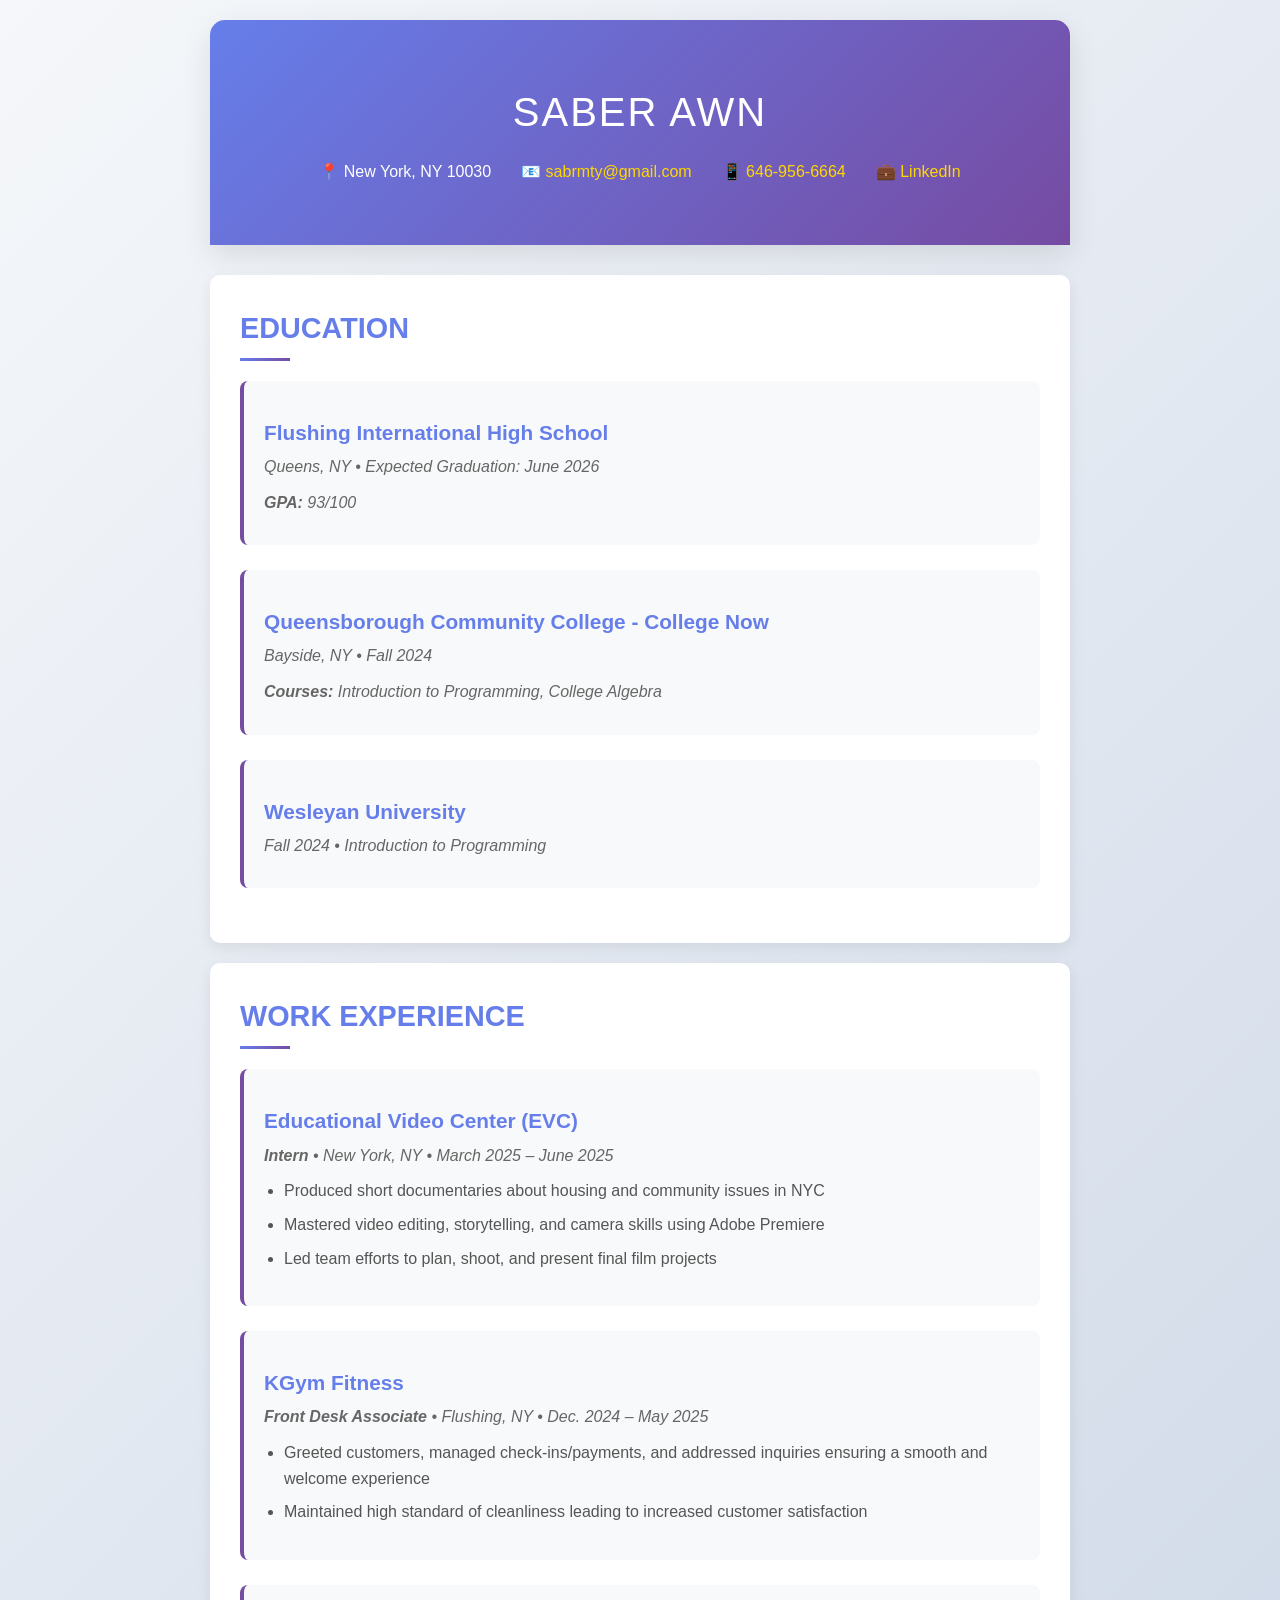
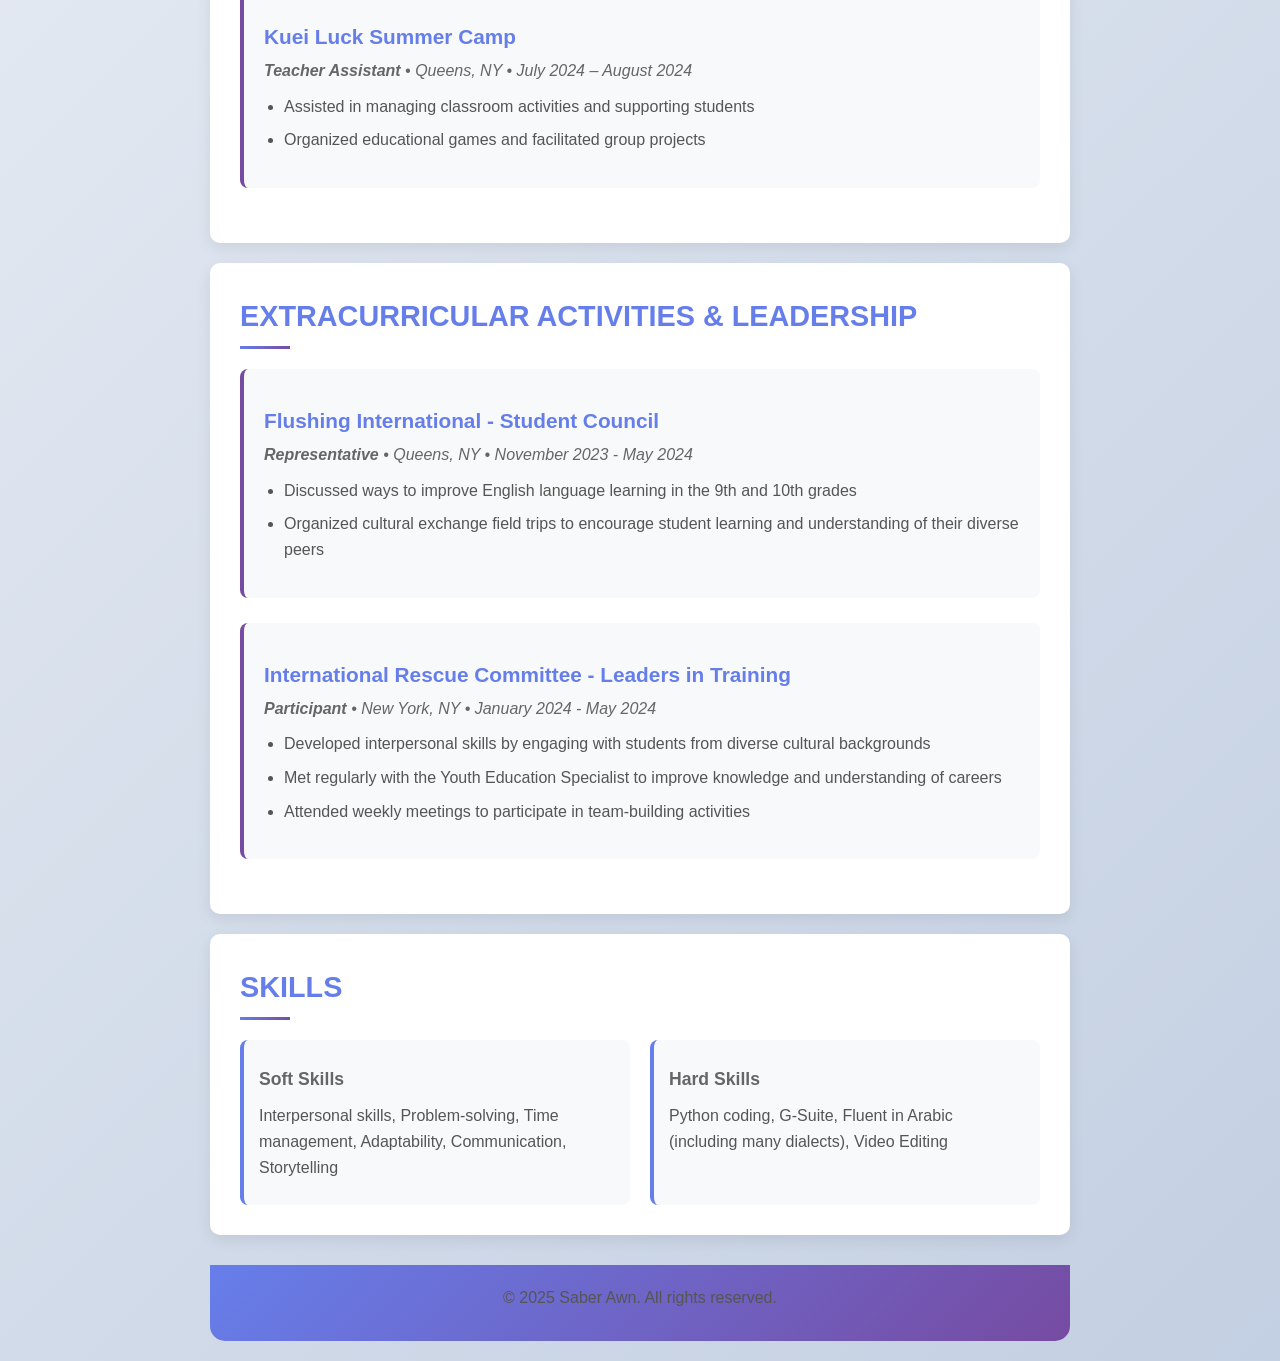
==== Resume/my_resume.html @ abc9569a "update" ====
<!DOCTYPE html>
<html lang="en">
<head>
    <meta charset="UTF-8">
    <meta name="viewport" content="width=device-width, initial-scale=1.0">
    <title>Saber Awn - Resume</title>
    <link rel="stylesheet" href="styles.css">
</head>
<body>
    <div class="container">
        <header>
            <h1>SABER AWN</h1>
            <div class="contact-info">
                <span>📍 New York, NY 10030</span>
                <span>📧 <a href="mailto:sabrmty@gmail.com">sabrmty@gmail.com</a></span>
                <span>📱 <a href="tel:646-956-6664">646-956-6664</a></span>
                <span>💼 <a href="https://www.linkedin.com/in/saber-awn-20b7562ba/">LinkedIn</a></span>
            </div>
        </header>

        <section id="education">
            <h2>EDUCATION</h2>
            <div class="experience-item">
                <h3>Flushing International High School</h3>
                <p>Queens, NY • Expected Graduation: June 2026</p>
                <p><strong>GPA:</strong> 93/100</p>
            </div>
            <div class="experience-item">
                <h3>Queensborough Community College - College Now</h3>
                <p>Bayside, NY • Fall 2024</p>
                <p><strong>Courses:</strong> Introduction to Programming, College Algebra</p>
            </div>
            <div class="experience-item">
                <h3>Wesleyan University</h3>
                <p>Fall 2024 • Introduction to Programming</p>
            </div>
        </section>

        <section id="experience">
            <h2>WORK EXPERIENCE</h2>
            
            <div class="experience-item">
                <h3>Educational Video Center (EVC)</h3>
                <p><strong>Intern</strong> • New York, NY • March 2025 – June 2025</p>
                <ul>
                    <li>Produced short documentaries about housing and community issues in NYC</li>
                    <li>Mastered video editing, storytelling, and camera skills using Adobe Premiere</li>
                    <li>Led team efforts to plan, shoot, and present final film projects</li>
                </ul>
            </div>

            <div class="experience-item">
                <h3>KGym Fitness</h3>
                <p><strong>Front Desk Associate</strong> • Flushing, NY • Dec. 2024 – May 2025</p>
                <ul>
                    <li>Greeted customers, managed check-ins/payments, and addressed inquiries ensuring a smooth and welcome experience</li>
                    <li>Maintained high standard of cleanliness leading to increased customer satisfaction</li>
                </ul>
            </div>

            <div class="experience-item">
                <h3>Kuei Luck Summer Camp</h3>
                <p><strong>Teacher Assistant</strong> • Queens, NY • July 2024 – August 2024</p>
                <ul>
                    <li>Assisted in managing classroom activities and supporting students</li>
                    <li>Organized educational games and facilitated group projects</li>
                </ul>
            </div>
        </section>

        <section id="leadership">
            <h2>EXTRACURRICULAR ACTIVITIES & LEADERSHIP</h2>
            
            <div class="experience-item">
                <h3>Flushing International - Student Council</h3>
                <p><strong>Representative</strong> • Queens, NY • November 2023 - May 2024</p>
                <ul>
                    <li>Discussed ways to improve English language learning in the 9th and 10th grades</li>
                    <li>Organized cultural exchange field trips to encourage student learning and understanding of their diverse peers</li>
                </ul>
            </div>

            <div class="experience-item">
                <h3>International Rescue Committee - Leaders in Training</h3>
                <p><strong>Participant</strong> • New York, NY • January 2024 - May 2024</p>
                <ul>
                    <li>Developed interpersonal skills by engaging with students from diverse cultural backgrounds</li>
                    <li>Met regularly with the Youth Education Specialist to improve knowledge and understanding of careers</li>
                    <li>Attended weekly meetings to participate in team-building activities</li>
                </ul>
            </div>
        </section>

        <section id="skills">
            <h2>SKILLS</h2>
            <div class="skills-grid">
                <div class="skill-category">
                    <h4>Soft Skills</h4>
                    <p>Interpersonal skills, Problem-solving, Time management, Adaptability, Communication, Storytelling</p>
                </div>
                <div class="skill-category">
                    <h4>Hard Skills</h4>
                    <p>Python coding, G-Suite, Fluent in Arabic (including many dialects), Video Editing</p>
                </div>
            </div>
        </section>

        <footer>
            <p>&copy; 2025 Saber Awn. All rights reserved.</p>
        </footer>
    </div>
</body>
</html>
---- Resume/styles.css ----
/* Reset and Base Styles */
* {
    margin: 0;
    padding: 0;
    box-sizing: border-box;
}

body {
    font-family: 'Segoe UI', Tahoma, Geneva, Verdana, sans-serif;
    line-height: 1.6;
    color: #333;
    background: linear-gradient(135deg, #f5f7fa 0%, #c3cfe2 100%);
    min-height: 100vh;
}

/* Container and Layout */
.container {
    max-width: 900px;
    margin: 0 auto;
    padding: 20px;
}

/* Header Styles */
header {
    background: linear-gradient(135deg, #667eea 0%, #764ba2 100%);
    color: white;
    padding: 60px 40px;
    text-align: center;
    border-radius: 15px 15px 0 0;
    box-shadow: 0 10px 30px rgba(0, 0, 0, 0.1);
    margin-bottom: 30px;
}

header h1 {
    font-size: 2.5em;
    margin-bottom: 10px;
    font-weight: 300;
    letter-spacing: 2px;
}

header p {
    font-size: 1.1em;
    opacity: 0.9;
}

header a {
    color: #ffd700;
    text-decoration: none;
    transition: color 0.3s ease;
}

header a:hover {
    color: #fff;
}

/* Section Styles */
section {
    background: white;
    margin: 20px 0;
    padding: 30px;
    border-radius: 10px;
    box-shadow: 0 5px 15px rgba(0, 0, 0, 0.08);
    transition: transform 0.3s ease;
}

section:hover {
    transform: translateY(-2px);
}

h2 {
    color: #667eea;
    font-size: 1.8em;
    margin-bottom: 20px;
    position: relative;
    padding-bottom: 10px;
}

h2::after {
    content: '';
    position: absolute;
    bottom: 0;
    left: 0;
    width: 50px;
    height: 3px;
    background: linear-gradient(135deg, #667eea 0%, #764ba2 100%);
}

h3 {
    color: #444;
    font-size: 1.3em;
    margin: 15px 0 10px 0;
}

h4 {
    color: #666;
    font-size: 1.1em;
    margin: 10px 0;
}

/* Typography */
p {
    margin-bottom: 10px;
    color: #555;
}

ul {
    margin-left: 20px;
    margin-bottom: 15px;
}

li {
    margin-bottom: 8px;
    color: #555;
}

/* Contact Section */
.contact-info {
    display: flex;
    justify-content: center;
    gap: 30px;
    flex-wrap: wrap;
    margin-top: 15px;
}

.contact-info a {
    color: #ffd700;
    text-decoration: none;
    transition: all 0.3s ease;
}

.contact-info a:hover {
    color: #fff;
    text-decoration: underline;
}

/* Skills Section */
.skills-grid {
    display: grid;
    grid-template-columns: 1fr 1fr;
    gap: 20px;
    margin-top: 15px;
}

.skill-category {
    background: #f8f9fa;
    padding: 15px;
    border-radius: 8px;
    border-left: 4px solid #667eea;
}

/* Experience Section */
.experience-item {
    margin-bottom: 25px;
    padding: 20px;
    background: #f8f9fa;
    border-radius: 8px;
    border-left: 4px solid #764ba2;
}

.experience-item h3 {
    color: #667eea;
    margin-bottom: 5px;
}

.experience-item p {
    color: #666;
    font-style: italic;
    margin-bottom: 10px;
}

/* Footer */
footer {
    background: linear-gradient(135deg, #667eea 0%, #764ba2 100%);
    color: white;
    text-align: center;
    padding: 20px;
    border-radius: 0 0 15px 15px;
    margin-top: 30px;
}

/* Responsive Design */
@media (max-width: 768px) {
    .container {
        padding: 10px;
    }
    
    header {
        padding: 40px 20px;
    }
    
    header h1 {
        font-size: 2em;
    }
    
    .skills-grid {
        grid-template-columns: 1fr;
    }
    
    .contact-info {
        flex-direction: column;
        gap: 10px;
    }
}

@media (max-width: 480px) {
    header h1 {
        font-size: 1.5em;
    }
    
    section {
        padding: 20px;
    }
}

/* Print Styles */
@media print {
    body {
        background: white;
    }
    
    section {
        box-shadow: none;
        border: 1px solid #ddd;
        page-break-inside: avoid;
    }
    
    header {
        background: #667eea;
        -webkit-print-color-adjust: exact;
    }
}

/* Animation */
@keyframes fadeInUp {
    from {
        opacity: 0;
        transform: translateY(30px);
    }
    to {
        opacity: 1;
        transform: translateY(0);
    }
}

section {
    animation: fadeInUp 0.6s ease forwards;
}

section:nth-child(2) { animation-delay: 0.1s; }
section:nth-child(3) { animation-delay: 0.2s; }
section:nth-child(4) { animation-delay: 0.3s; }
section:nth-child(5) { animation-delay: 0.4s; }
section:nth-child(6) { animation-delay: 0.5s; }
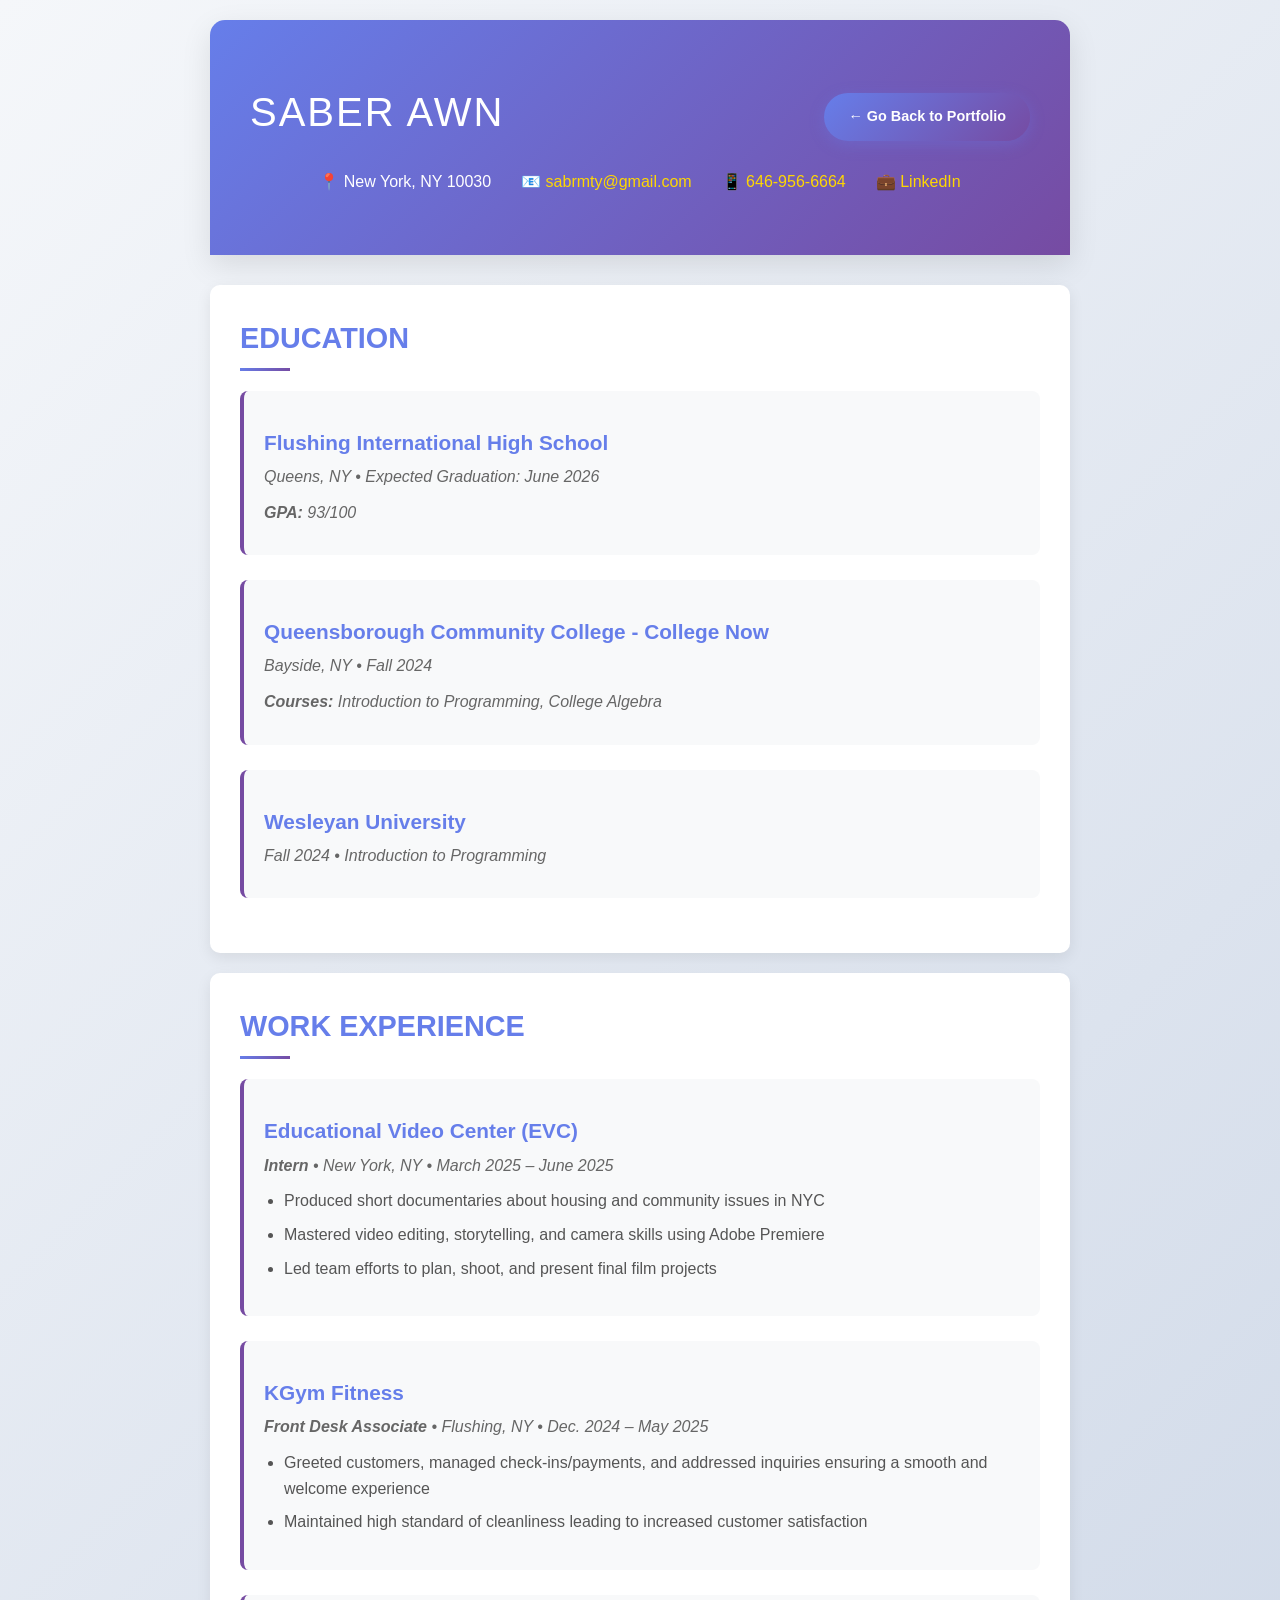
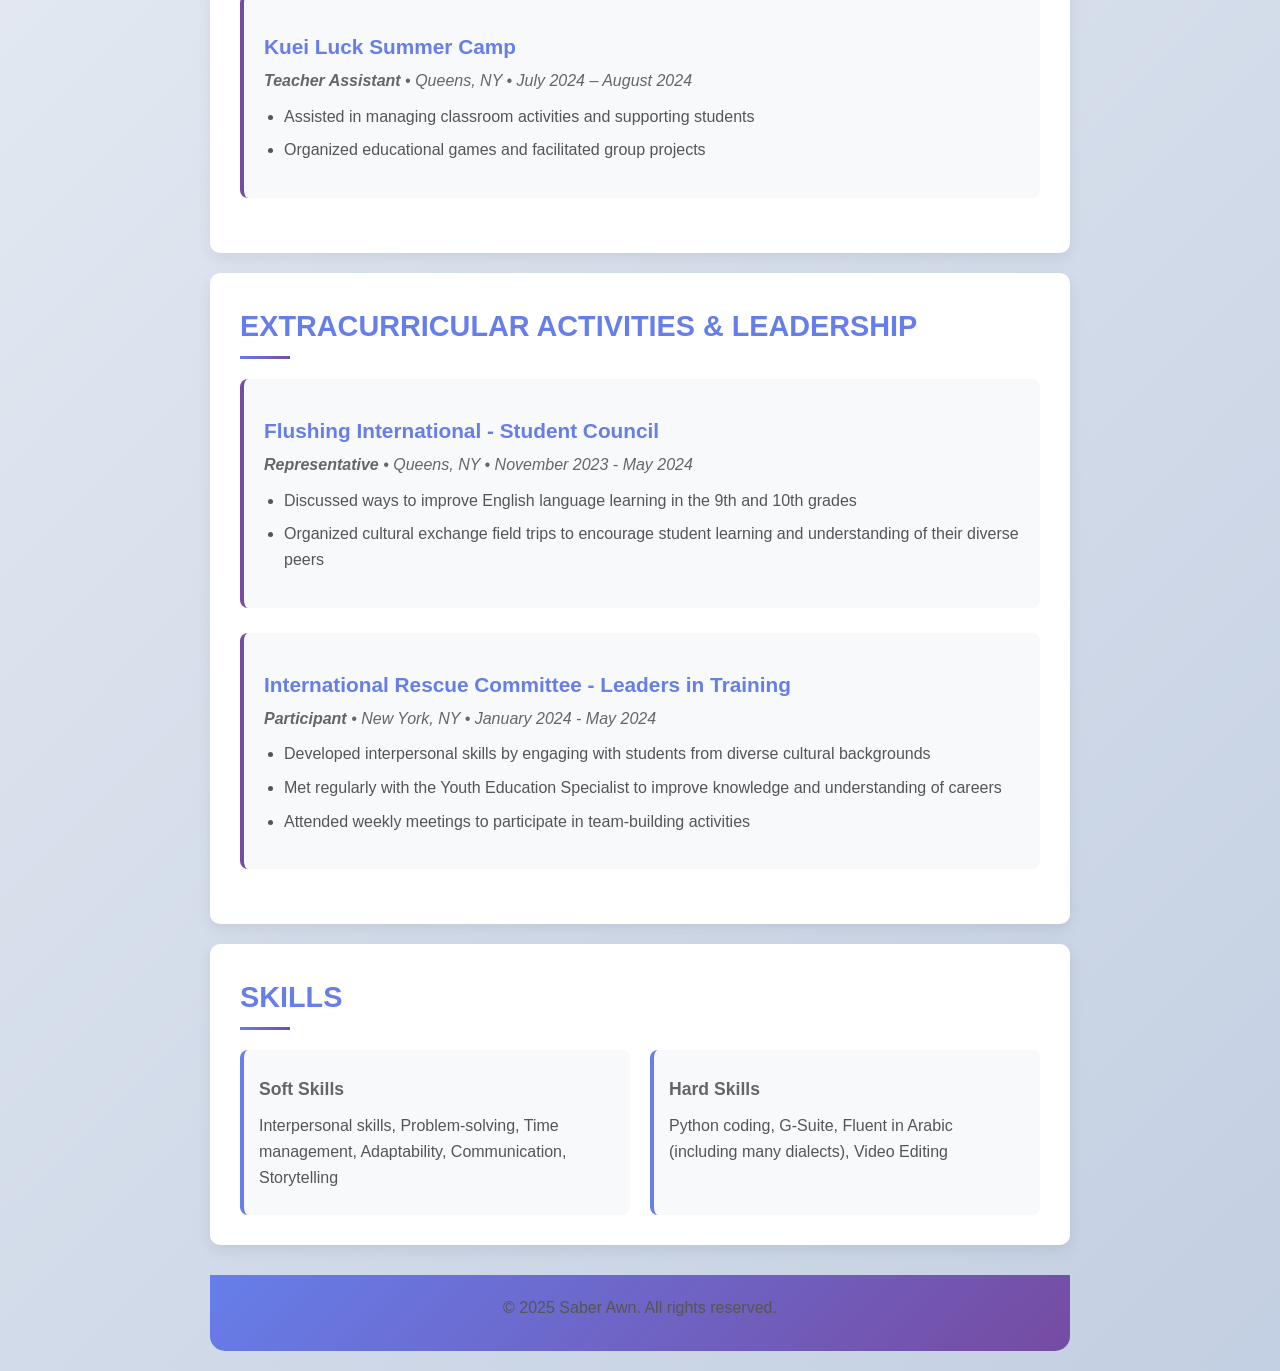
==== commit 7b8f0f68: "update" ====
--- a/Resume/my_resume.html
+++ b/Resume/my_resume.html
@@ -9,7 +9,10 @@
 <body>
     <div class="container">
         <header>
-            <h1>SABER AWN</h1>
+            <div style="display: flex; justify-content: space-between; align-items: center; flex-wrap: wrap;">
+                <h1>SABER AWN</h1>
+                <a href="../index.html" class="back-btn">← Go Back to Portfolio</a>
+            </div>
             <div class="contact-info">
                 <span>📍 New York, NY 10030</span>
                 <span>📧 <a href="mailto:sabrmty@gmail.com">sabrmty@gmail.com</a></span>
--- a/Resume/styles.css
+++ b/Resume/styles.css
@@ -200,6 +200,18 @@
         flex-direction: column;
         gap: 10px;
     }
+    
+    header > div:first-child {
+        flex-direction: column;
+        gap: 15px;
+        text-align: center;
+    }
+    
+    .back-btn {
+        margin-top: 10px;
+        font-size: 0.85em;
+        padding: 10px 20px;
+    }
 }
 
 @media (max-width: 480px) {
@@ -210,6 +222,26 @@
     section {
         padding: 20px;
     }
+}
+
+/* Back Button Styles */
+.back-btn {
+    background: linear-gradient(135deg, #667eea 0%, #764ba2 100%);
+    color: white;
+    padding: 12px 24px;
+    text-decoration: none;
+    border-radius: 25px;
+    font-weight: 600;
+    font-size: 0.9em;
+    transition: all 0.3s ease;
+    box-shadow: 0 4px 15px rgba(102, 126, 234, 0.3);
+    white-space: nowrap;
+}
+
+.back-btn:hover {
+    transform: translateY(-2px);
+    box-shadow: 0 6px 20px rgba(102, 126, 234, 0.4);
+    color: #ffd700;
 }
 
 /* Print Styles */
@@ -227,6 +259,10 @@
     header {
         background: #667eea;
         -webkit-print-color-adjust: exact;
+    }
+    
+    .back-btn {
+        display: none;
     }
 }
 
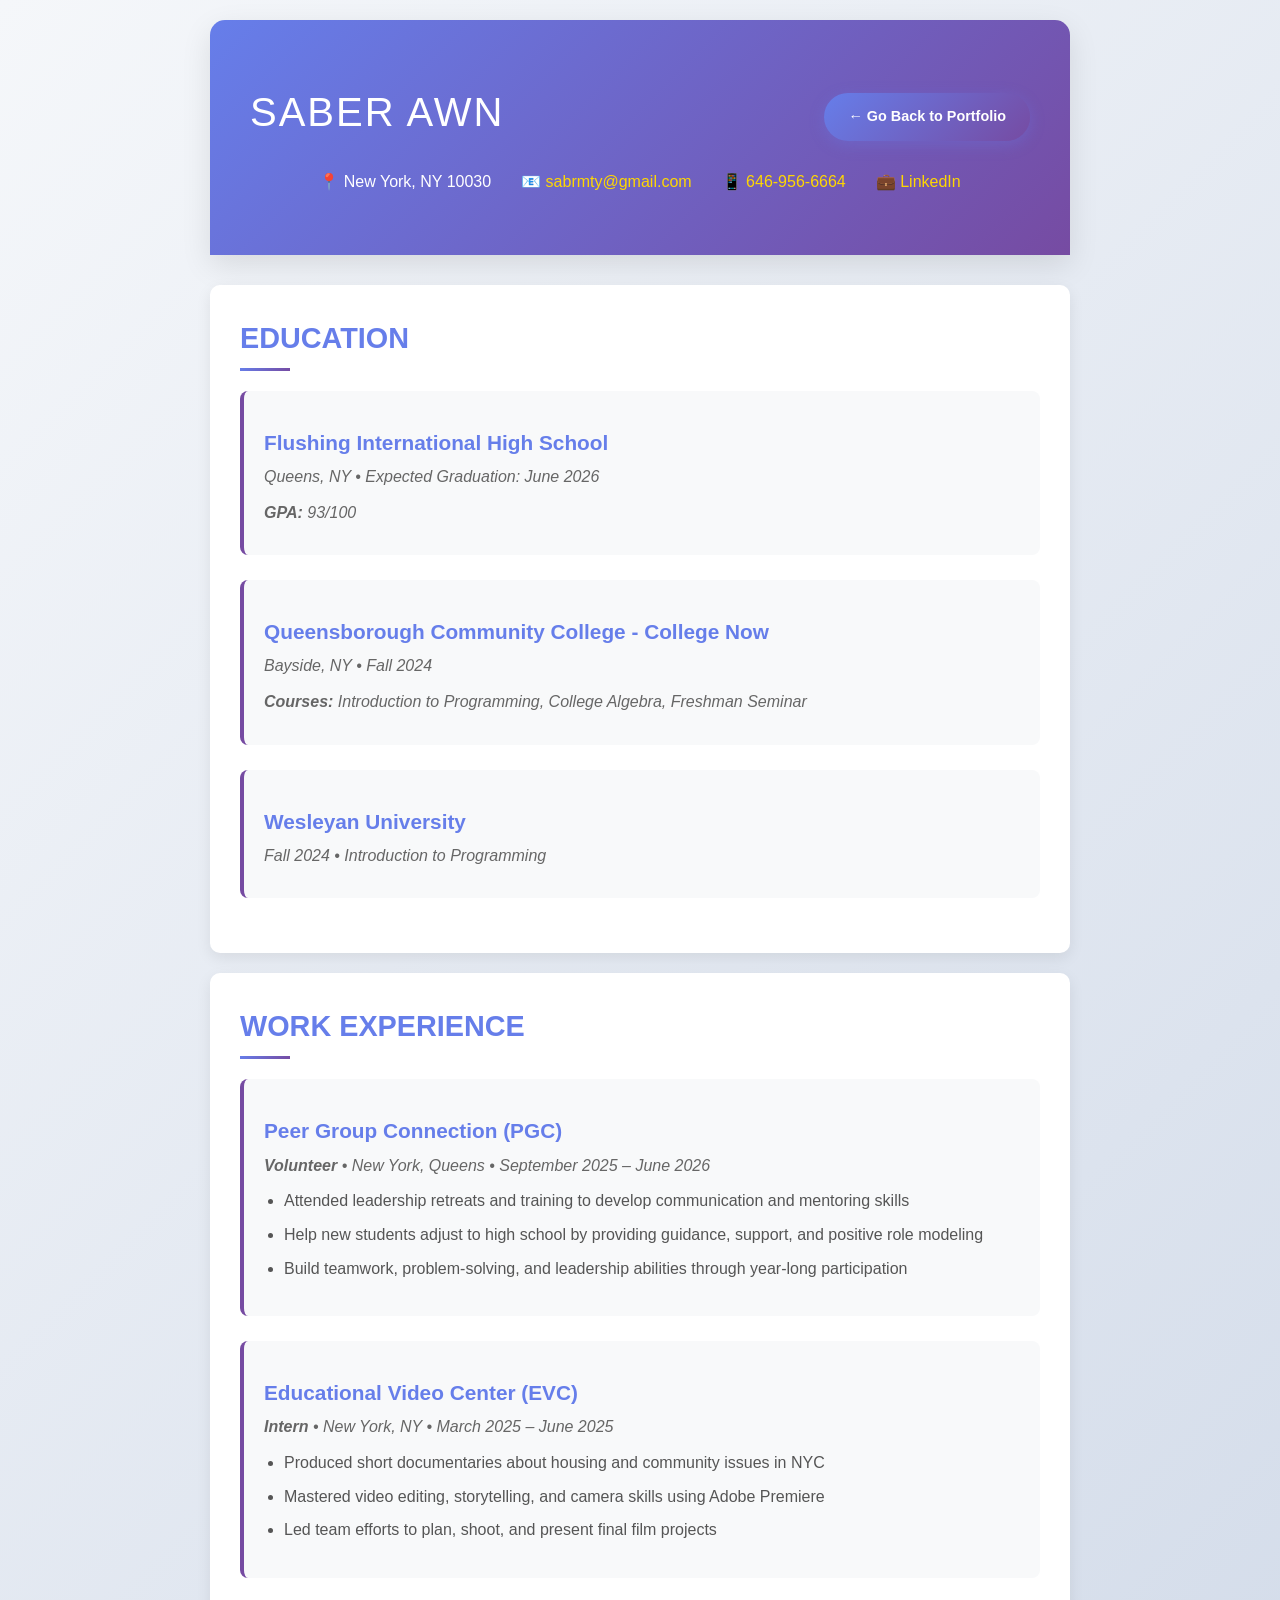
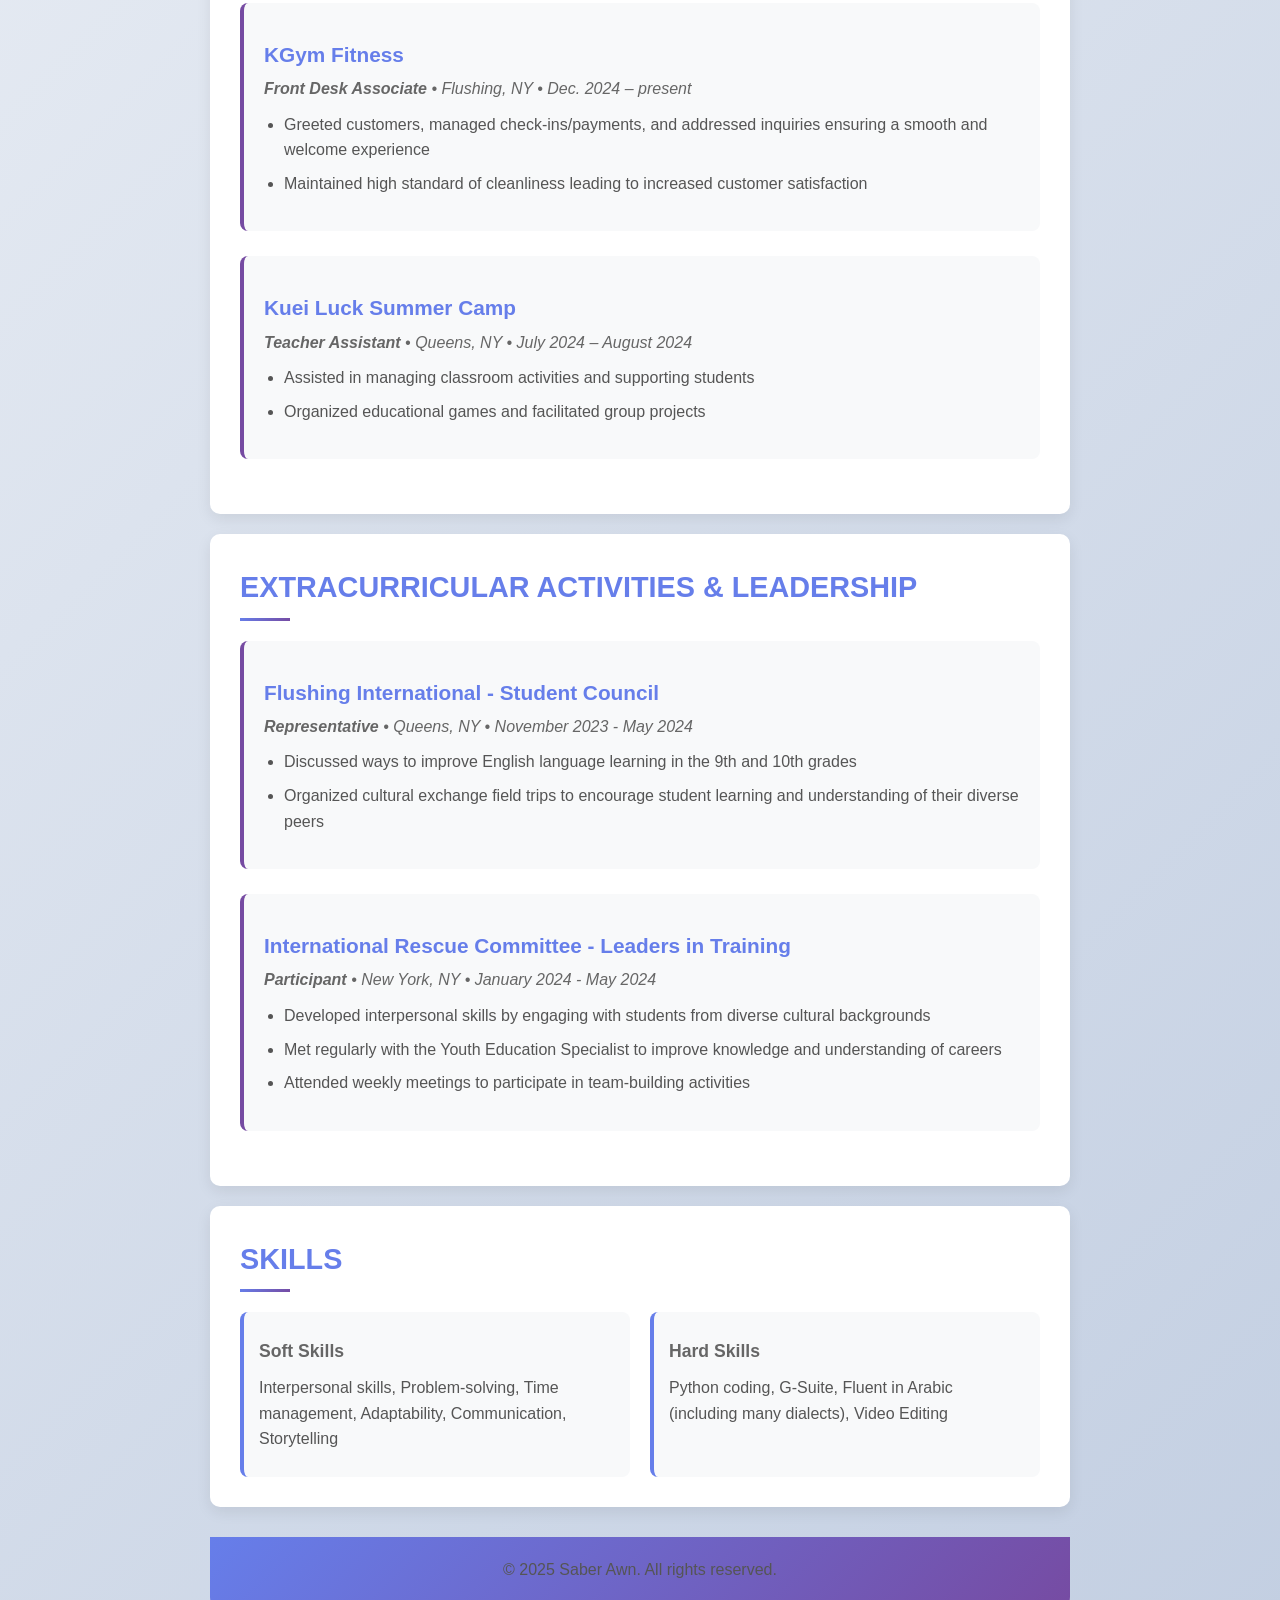
==== commit 4f4666b8: "Updated website files (HTML, CSS, and images)" ====
--- a/Resume/my_resume.html
+++ b/Resume/my_resume.html
@@ -31,7 +31,7 @@
             <div class="experience-item">
                 <h3>Queensborough Community College - College Now</h3>
                 <p>Bayside, NY • Fall 2024</p>
-                <p><strong>Courses:</strong> Introduction to Programming, College Algebra</p>
+                <p><strong>Courses:</strong> Introduction to Programming, College Algebra, Freshman Seminar </p>
             </div>
             <div class="experience-item">
                 <h3>Wesleyan University</h3>
@@ -41,7 +41,16 @@
 
         <section id="experience">
             <h2>WORK EXPERIENCE</h2>
-            
+            <div class="experience-item">
+                <h3>Peer Group Connection (PGC)</h3>
+                <p><strong>Volunteer</strong> • New York, Queens • September 2025 – June 2026</p>
+                <ul>
+                    <li>Attended leadership retreats and training to develop communication and mentoring skills</li>
+                    <li>Help new students adjust to high school by providing guidance, support, and positive role modeling</li>
+                    <li>Build teamwork, problem-solving, and leadership abilities through year-long participation</li>
+                </ul>
+            </div>
+
             <div class="experience-item">
                 <h3>Educational Video Center (EVC)</h3>
                 <p><strong>Intern</strong> • New York, NY • March 2025 – June 2025</p>
@@ -54,7 +63,7 @@
 
             <div class="experience-item">
                 <h3>KGym Fitness</h3>
-                <p><strong>Front Desk Associate</strong> • Flushing, NY • Dec. 2024 – May 2025</p>
+                <p><strong>Front Desk Associate</strong> • Flushing, NY • Dec. 2024 – present</p>
                 <ul>
                     <li>Greeted customers, managed check-ins/payments, and addressed inquiries ensuring a smooth and welcome experience</li>
                     <li>Maintained high standard of cleanliness leading to increased customer satisfaction</li>
--- a/Resume/styles.css
+++ b/Resume/styles.css
@@ -199,12 +199,6 @@
     .contact-info {
         flex-direction: column;
         gap: 10px;
-    }
-    
-    header > div:first-child {
-        flex-direction: column;
-        gap: 15px;
-        text-align: center;
     }
     
     .back-btn {
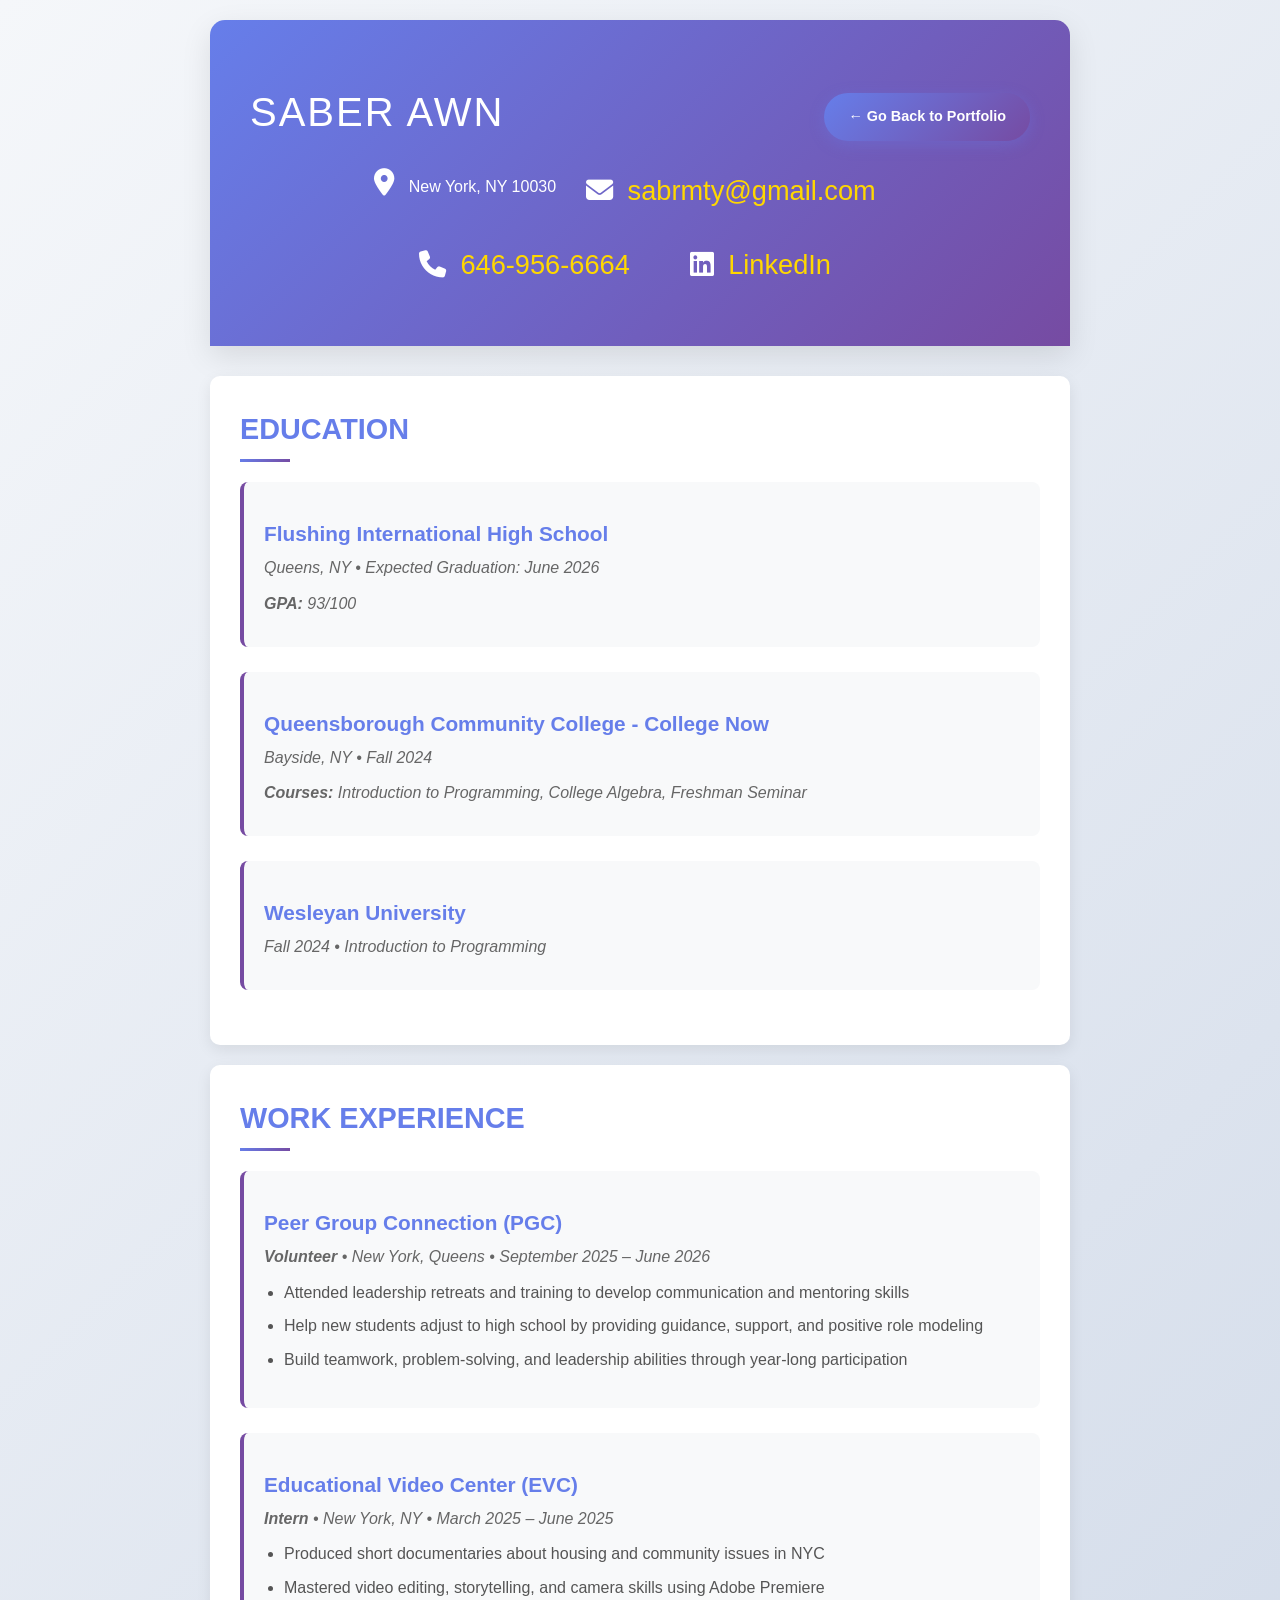
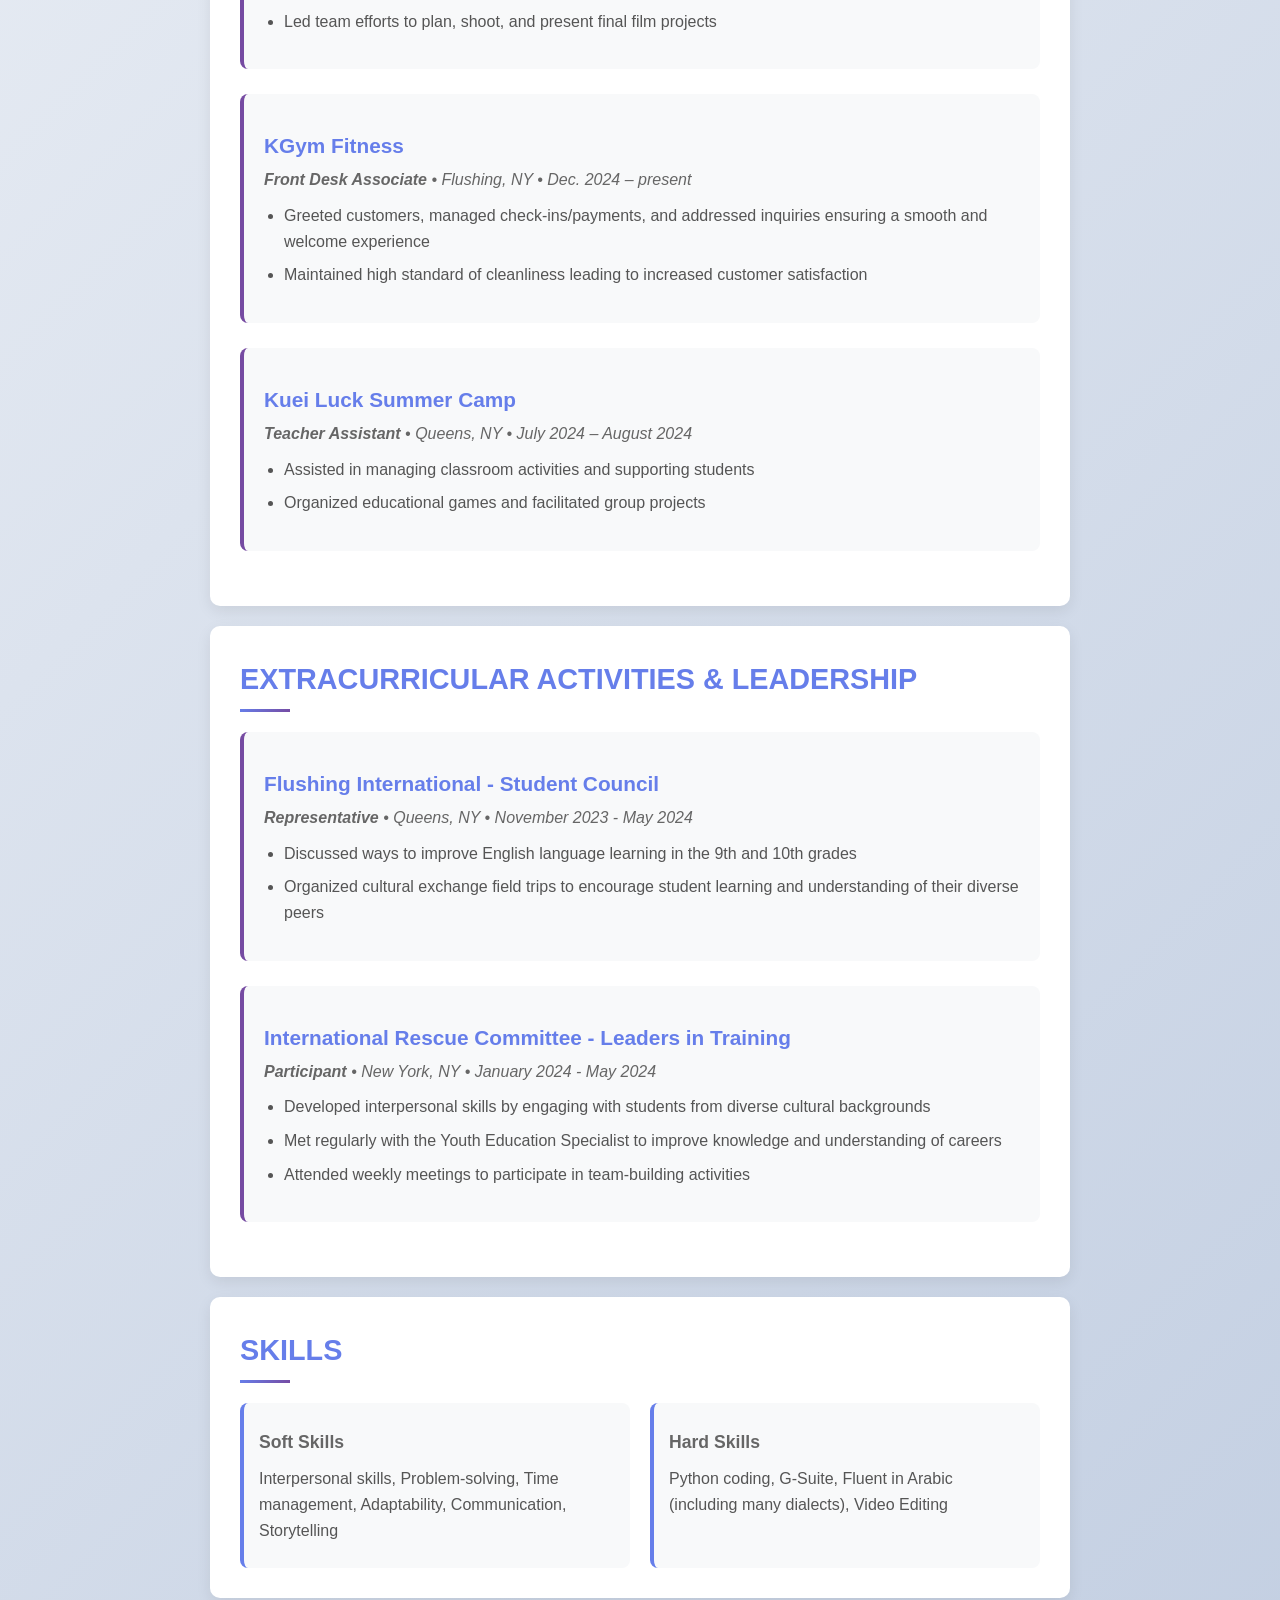
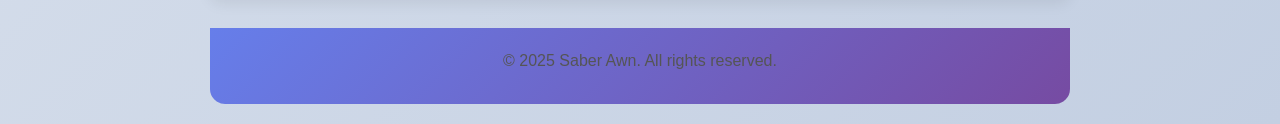
==== commit 7d7d74b5: "resume update" ====
--- a/Resume/my_resume.html
+++ b/Resume/my_resume.html
@@ -5,6 +5,7 @@
     <meta name="viewport" content="width=device-width, initial-scale=1.0">
     <title>Saber Awn - Resume</title>
     <link rel="stylesheet" href="styles.css">
+    <link rel="stylesheet" href="https://cdnjs.cloudflare.com/ajax/libs/font-awesome/6.7.2/css/all.min.css">
 </head>
 <body>
     <div class="container">
@@ -13,11 +14,11 @@
                 <h1>SABER AWN</h1>
                 <a href="../index.html" class="back-btn">← Go Back to Portfolio</a>
             </div>
-            <div class="contact-info">
-                <span>📍 New York, NY 10030</span>
-                <span>📧 <a href="mailto:sabrmty@gmail.com">sabrmty@gmail.com</a></span>
-                <span>📱 <a href="tel:646-956-6664">646-956-6664</a></span>
-                <span>💼 <a href="https://www.linkedin.com/in/saber-awn-20b7562ba/">LinkedIn</a></span>
+            <div class="contact-info soial-icons">
+                <span><i class="fa-solid fa-location-dot"></i> New York, NY 10030</span>
+                <span><i class="fa-solid fa-envelope"></i> <a href="mailto:sabrmty@gmail.com">sabrmty@gmail.com</a></span>
+                <span><i class="fa-solid fa-phone"></i> <a href="tel:646-956-6664">646-956-6664</a></span>
+                <span><i class="fa-brands fa-linkedin"></i> <a href="https://www.linkedin.com/in/saber-awn-20b7562ba/">LinkedIn</a></span>
             </div>
         </header>
 
--- a/Resume/styles.css
+++ b/Resume/styles.css
@@ -52,7 +52,18 @@
 header a:hover {
     color: #fff;
 }
-
+.soial-icons i {
+    color: #fff;
+    font-size: 1.7em;
+    padding-right: 10px;
+}
+.soial-icons a {
+    color: #fff;
+    font-size: 1.7em;
+    padding-right: 30px;}
+.soial-icons a:hover {
+    color: #2563eb;
+}
 /* Section Styles */
 section {
     background: white;
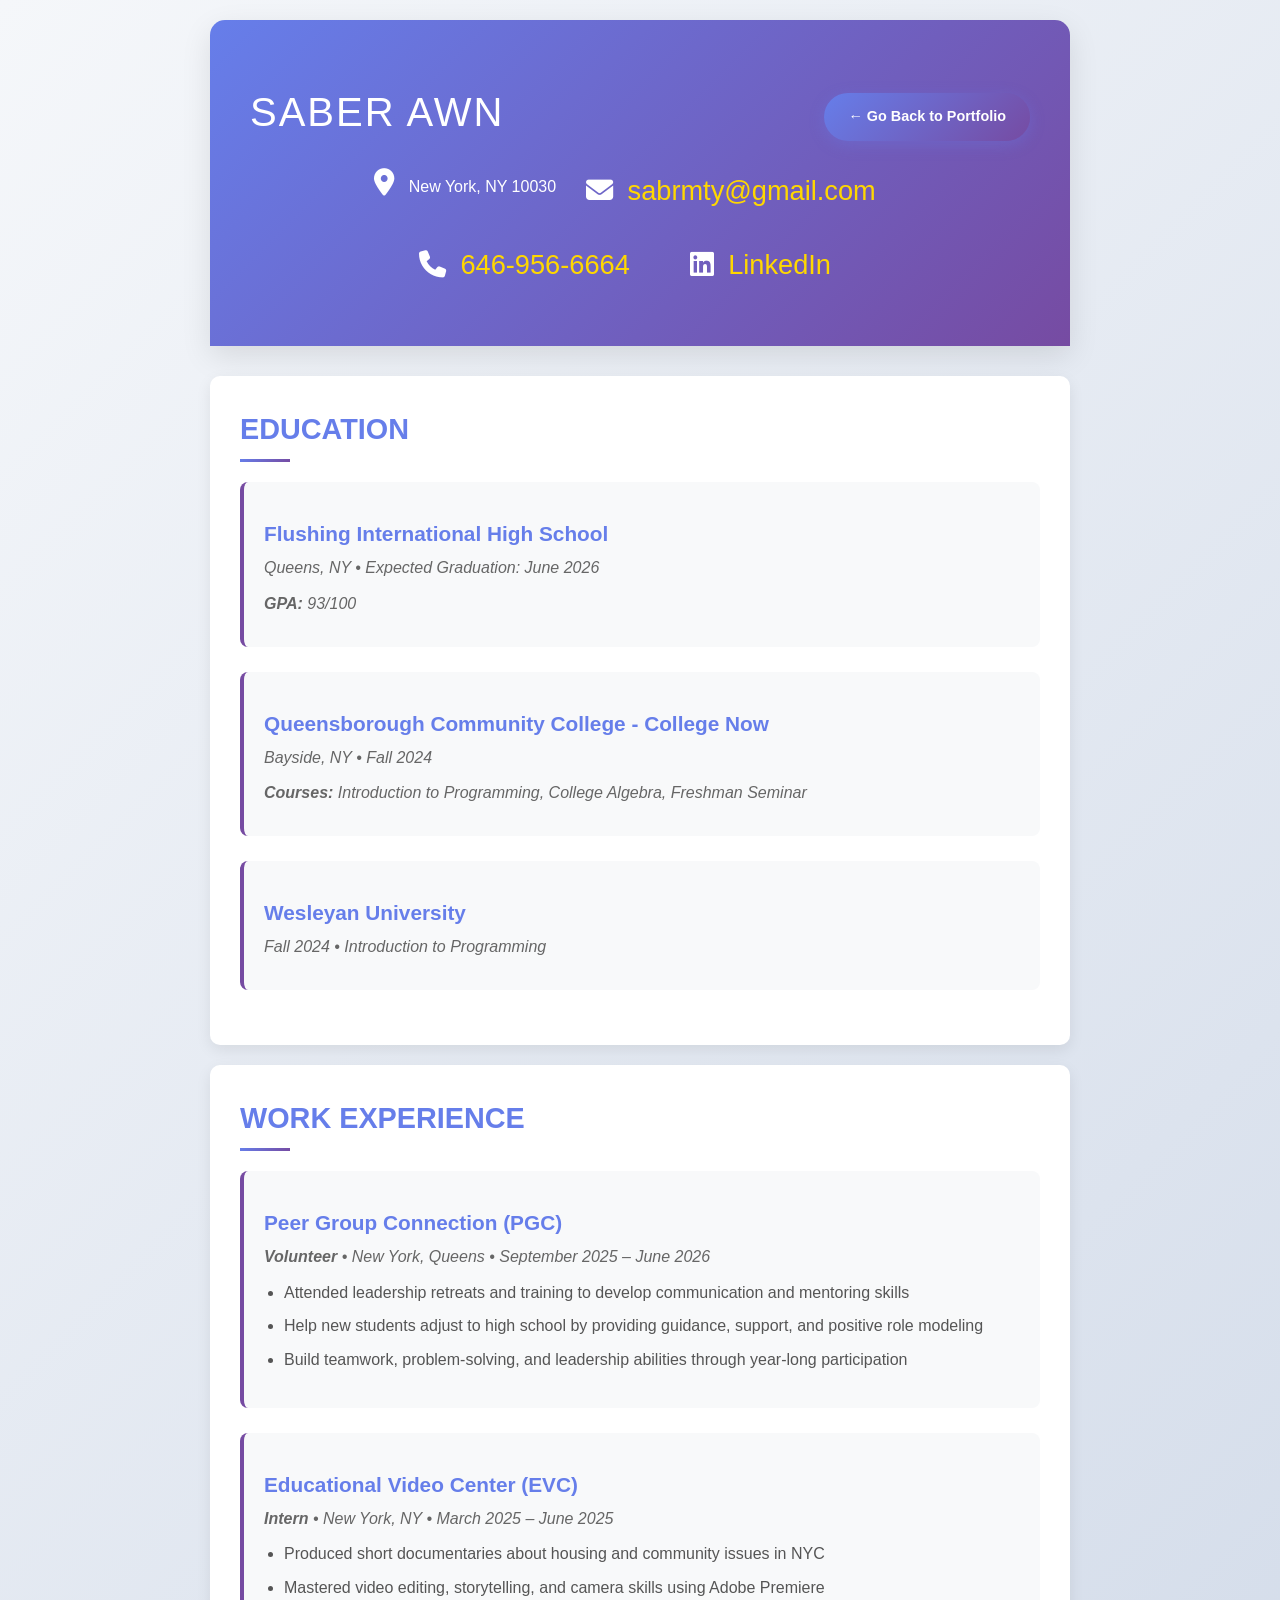
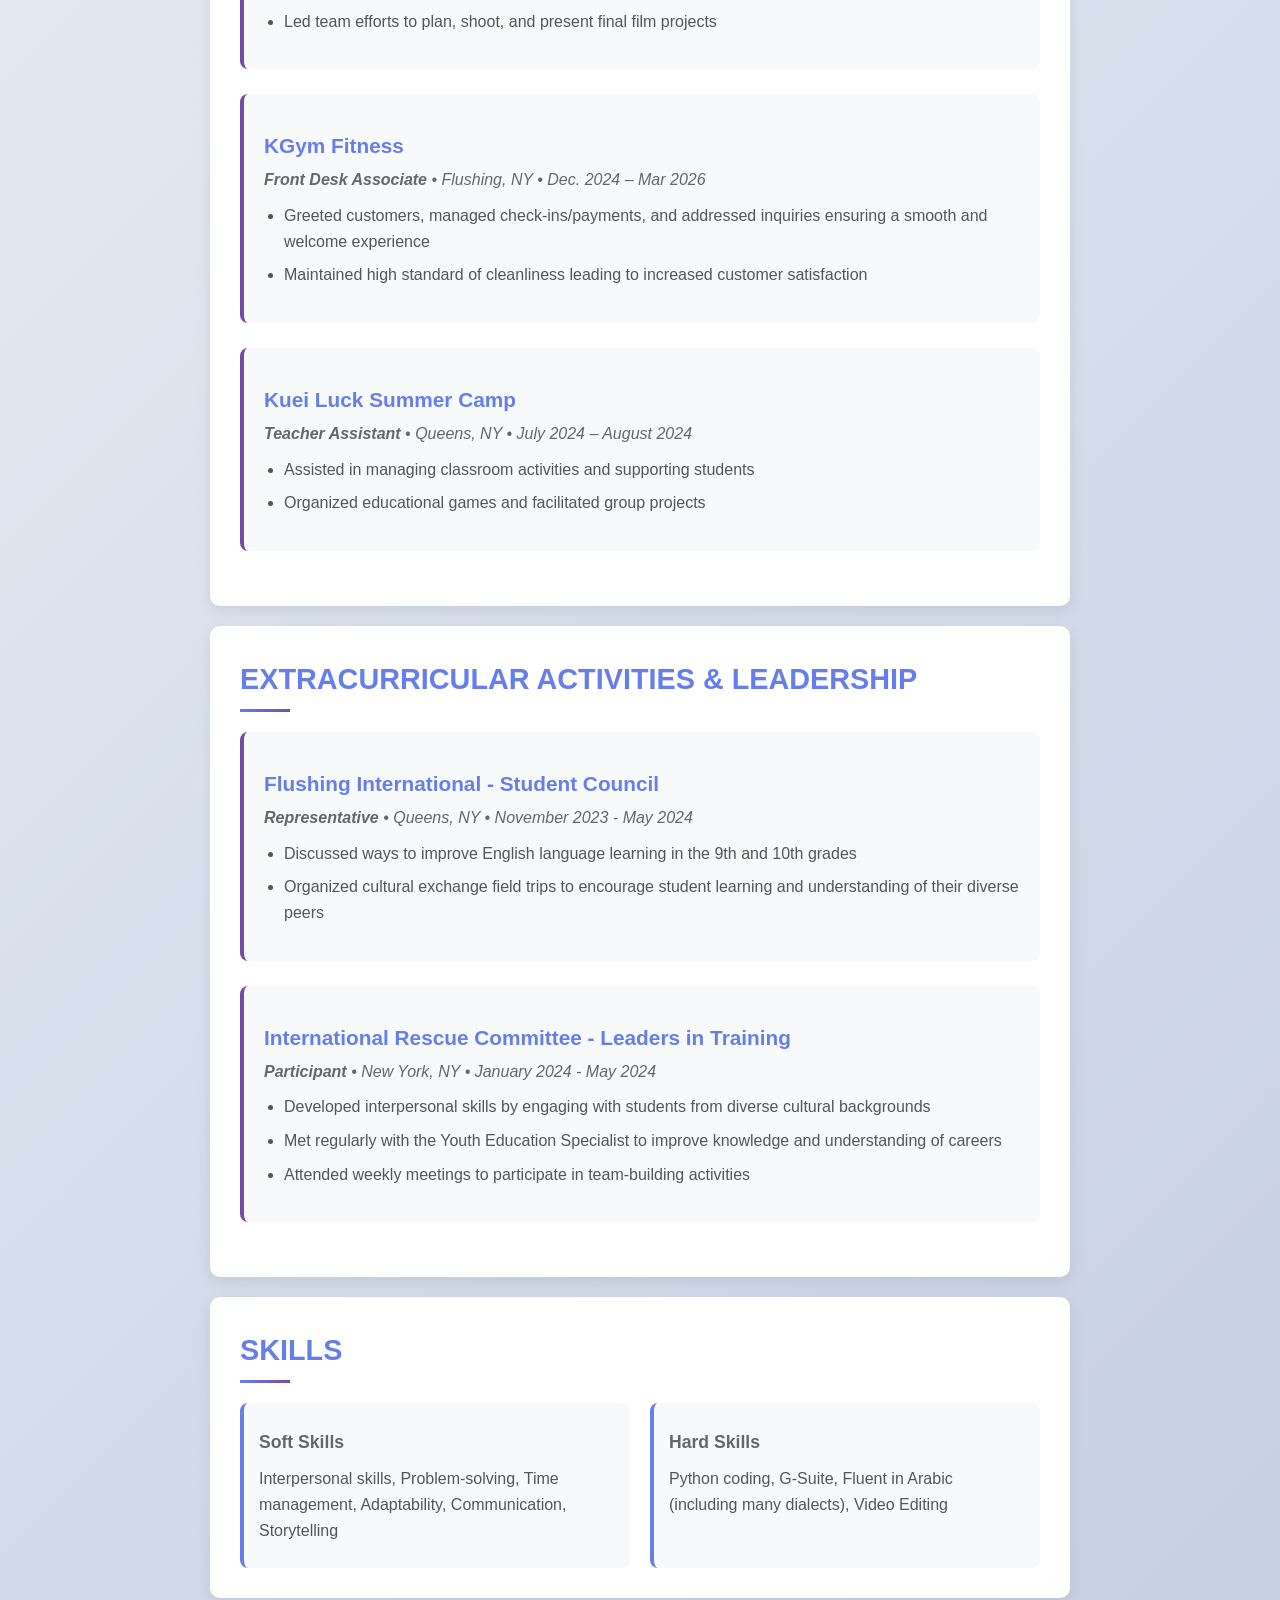
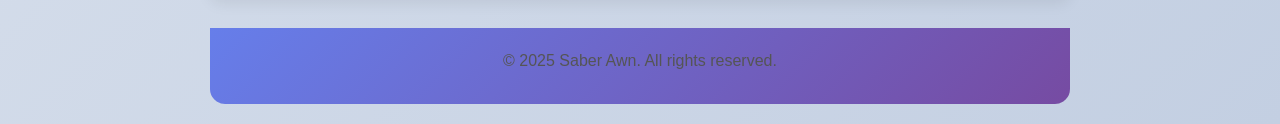
==== commit 018855ee: "Update website" ====
--- a/Resume/my_resume.html
+++ b/Resume/my_resume.html
@@ -64,7 +64,7 @@
 
             <div class="experience-item">
                 <h3>KGym Fitness</h3>
-                <p><strong>Front Desk Associate</strong> • Flushing, NY • Dec. 2024 – present</p>
+                <p><strong>Front Desk Associate</strong> • Flushing, NY • Dec. 2024 – Mar 2026</p>
                 <ul>
                     <li>Greeted customers, managed check-ins/payments, and addressed inquiries ensuring a smooth and welcome experience</li>
                     <li>Maintained high standard of cleanliness leading to increased customer satisfaction</li>
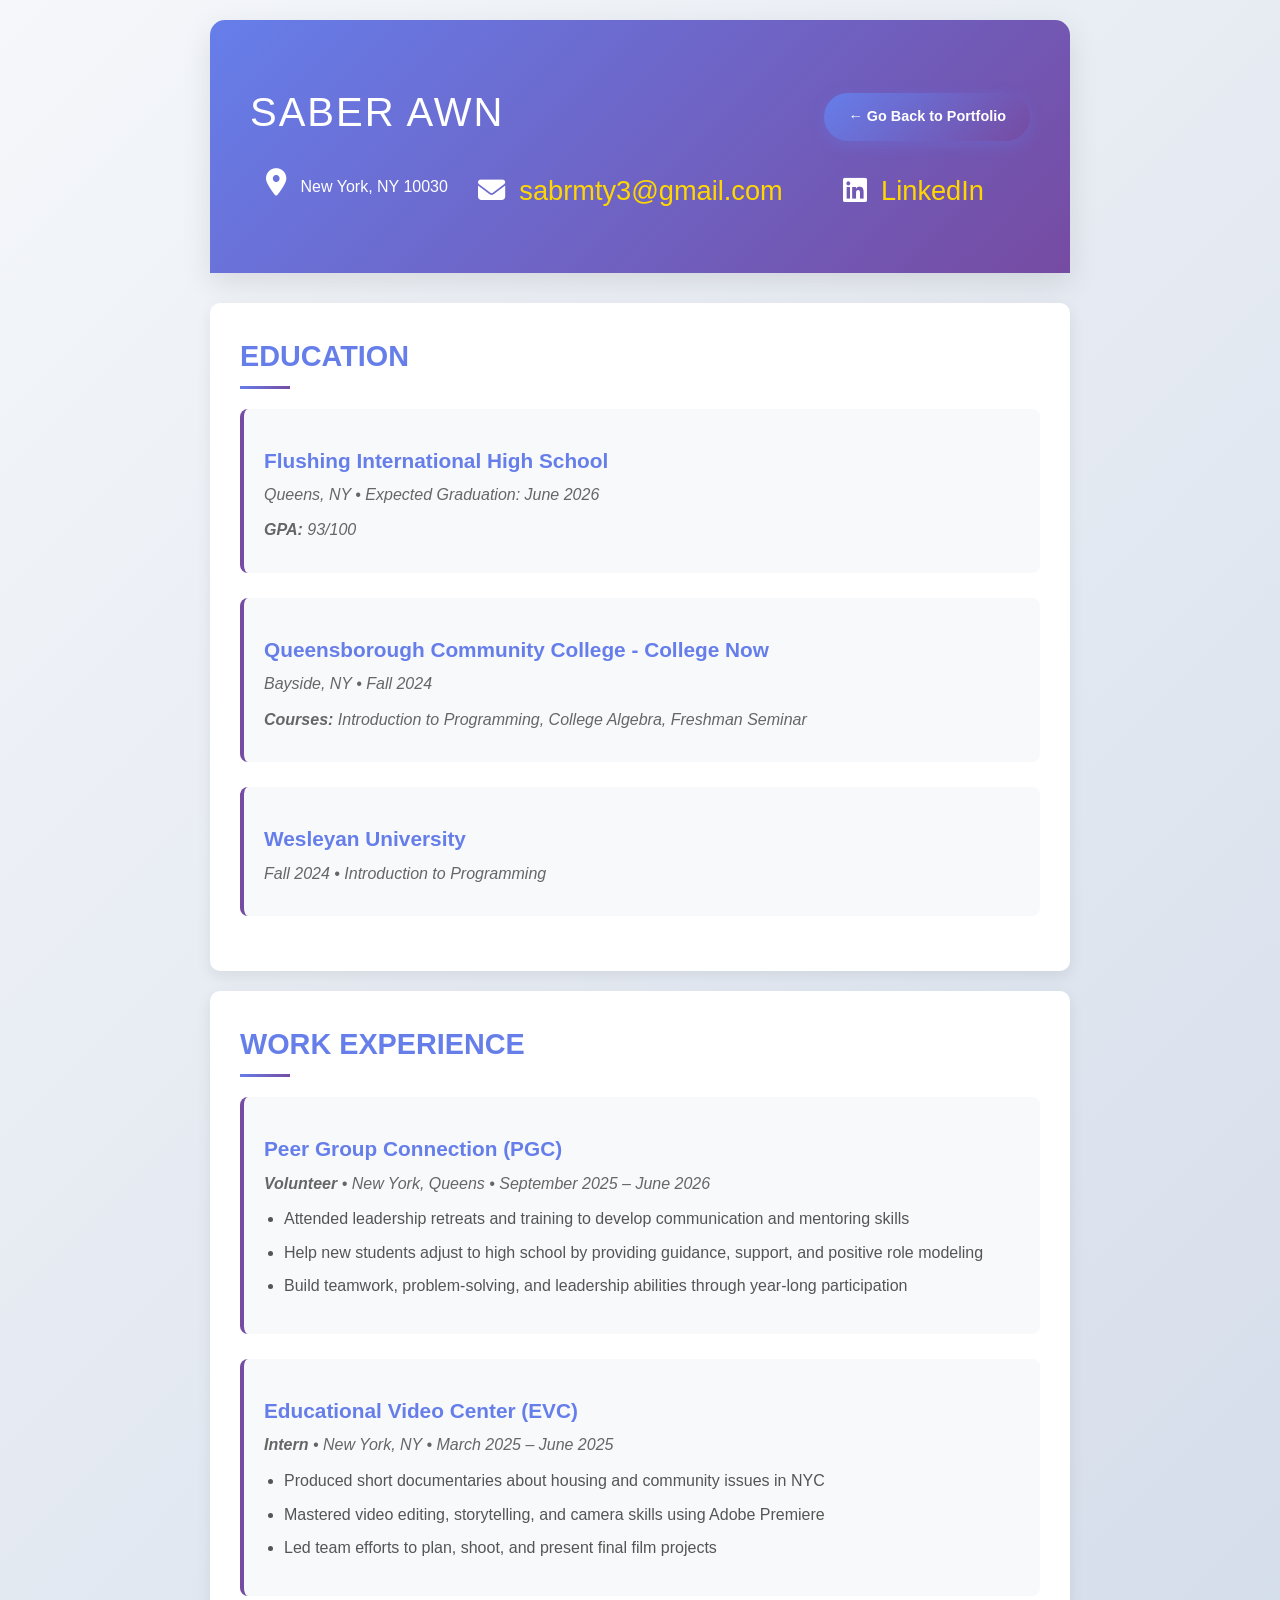
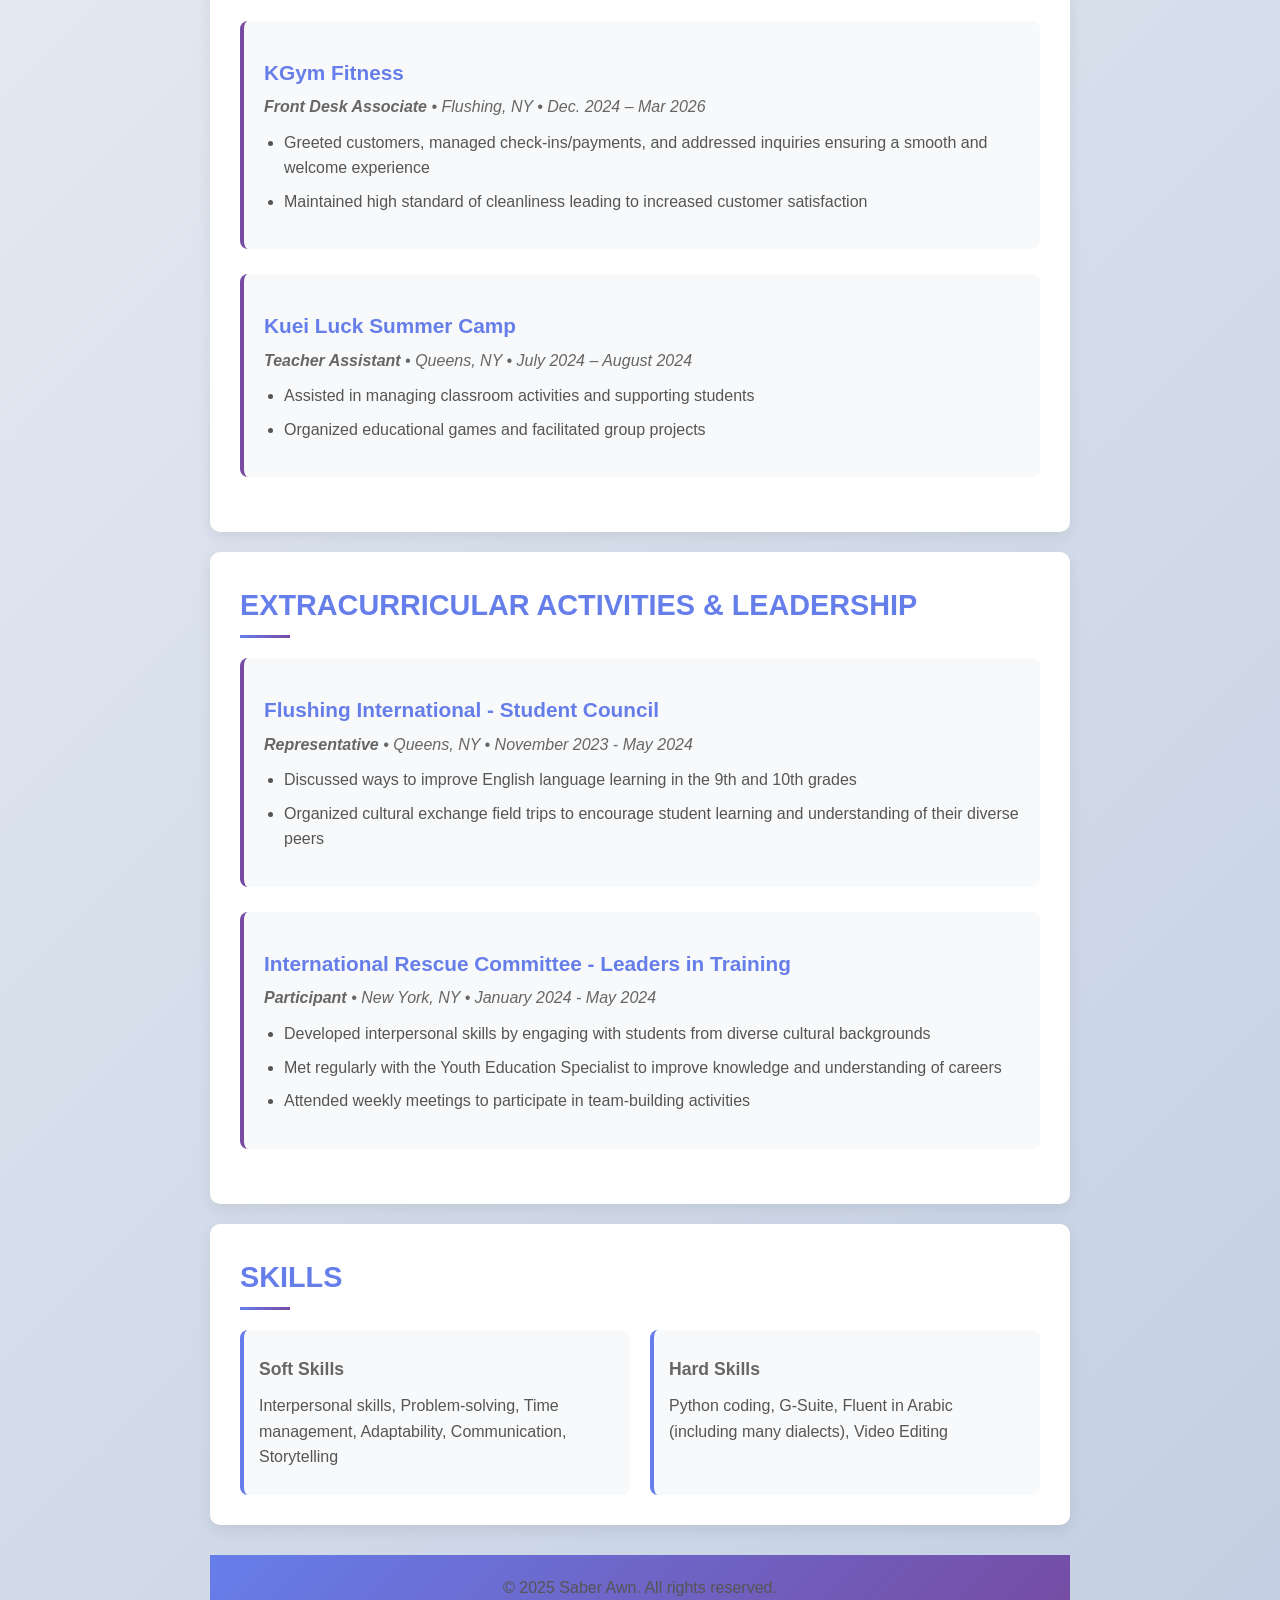
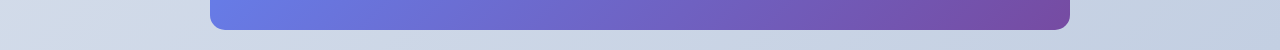
==== commit 49dc68d9: "Update website" ====
--- a/Resume/my_resume.html
+++ b/Resume/my_resume.html
@@ -16,8 +16,7 @@
             </div>
             <div class="contact-info soial-icons">
                 <span><i class="fa-solid fa-location-dot"></i> New York, NY 10030</span>
-                <span><i class="fa-solid fa-envelope"></i> <a href="mailto:sabrmty@gmail.com">sabrmty@gmail.com</a></span>
-                <span><i class="fa-solid fa-phone"></i> <a href="tel:646-956-6664">646-956-6664</a></span>
+                <span><i class="fa-solid fa-envelope"></i> <a href="mailto:sabrmty@gmail.com">sabrmty3@gmail.com</a></span>
                 <span><i class="fa-brands fa-linkedin"></i> <a href="https://www.linkedin.com/in/saber-awn-20b7562ba/">LinkedIn</a></span>
             </div>
         </header>
